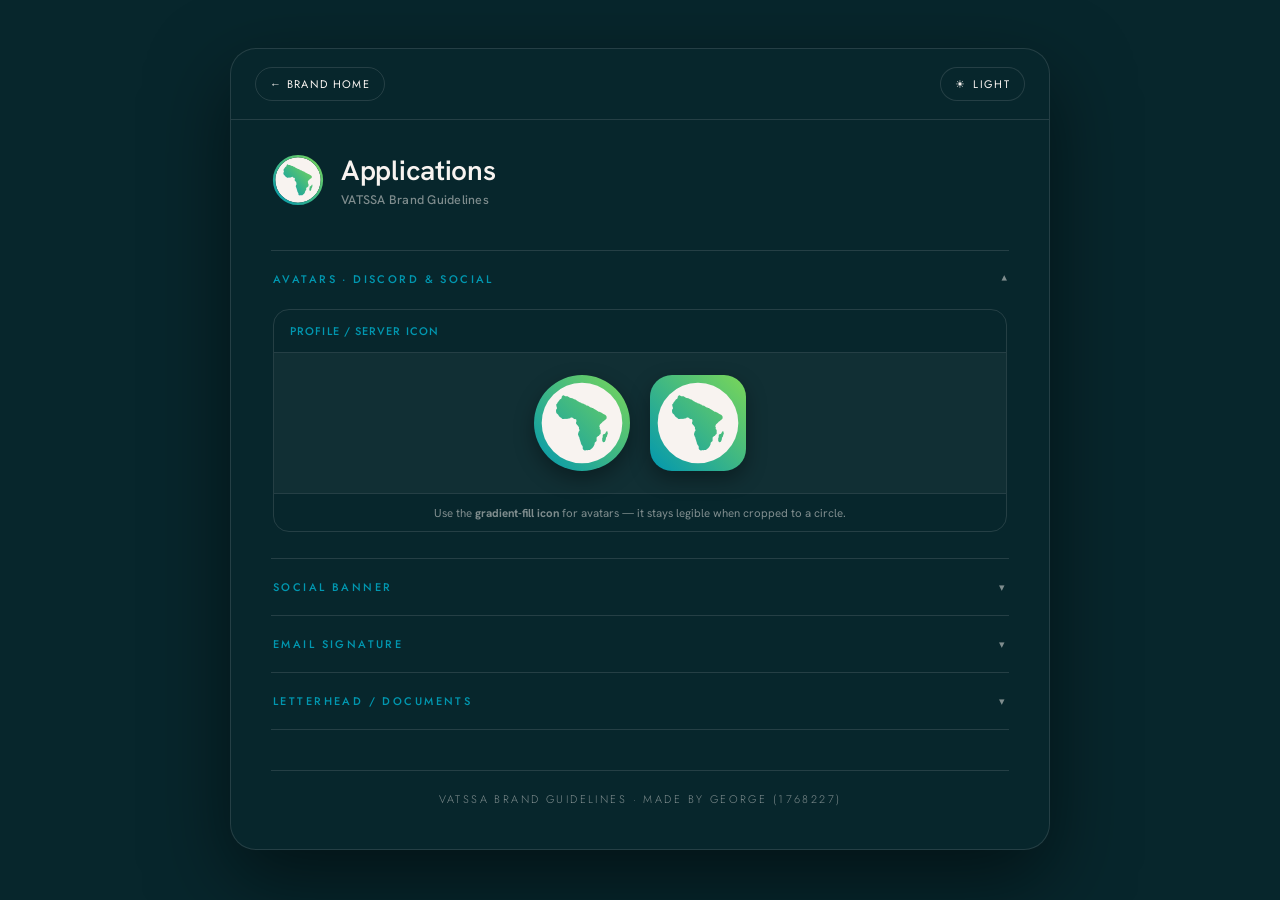
==== applications.html @ 2c6f5a1c "Updated" ====
<!DOCTYPE html>
<html lang="en" data-theme="dark">
<head>
<meta charset="UTF-8">
<meta name="viewport" content="width=device-width, initial-scale=1.0">
<title>VATSSA · Applications</title>
<link rel="icon" href="logo_icon.svg" type="image/svg+xml">
<link rel="preconnect" href="https://fonts.googleapis.com">
<link rel="preconnect" href="https://fonts.gstatic.com" crossorigin>
<link href="https://fonts.googleapis.com/css2?family=Jost:wght@200;300;400;500;600&family=Hanken+Grotesk:wght@400;500;600;700&family=JetBrains+Mono:wght@400;500&display=swap" rel="stylesheet">
<link rel="stylesheet" href="brand.css">
<script>(function(){var t=localStorage.getItem('vatssa-theme')||'dark';document.documentElement.setAttribute('data-theme',t);})();</script>
</head>
<body>
  <div class="card">
    <div class="topbar">
      <a class="back" href="index.html">← Brand Home</a>
      <button class="toggle" aria-label="Toggle theme"><span class="tgIcon">☀</span><span class="tgTxt">Light</span></button>
    </div>
    <div class="pagehead">
      <img src="logo_icon.svg" alt="VATSSA">
      <div><div class="ptitle">Applications</div><div class="psub">VATSSA Brand Guidelines</div></div>
    </div>

    <div class="body">
      <details class="coll" open>
        <summary><span>Avatars · Discord &amp; Social</span><span class="ln"></span><span class="chev">▾</span></summary>
        <div class="cbody">
          <div class="apps">
            <div class="appcard">
              <div class="h">Profile / Server Icon</div>
              <div class="b">
                <div class="avatar"><img src="logo_icon_fill.svg" alt="round avatar"></div>
                <div class="avatar sq"><img src="logo_icon_fill.svg" alt="rounded-square avatar"></div>
              </div>
              <div class="cap">Use the <b>gradient-fill icon</b> for avatars — it stays legible when cropped to a circle.</div>
            </div>
          </div>
        </div>
      </details>

      <details class="coll">
        <summary><span>Social Banner</span><span class="ln"></span><span class="chev">▾</span></summary>
        <div class="cbody">
          <div class="appcard">
            <div class="h">Header / Cover</div>
            <div class="b"><div class="banner"><img src="logo_horizontal_white.svg" alt="banner"></div></div>
            <div class="cap">White wordmark centred on the brand gradient. Keep generous clear space.</div>
          </div>
        </div>
      </details>

      <details class="coll">
        <summary><span>Email Signature</span><span class="ln"></span><span class="chev">▾</span></summary>
        <div class="cbody">
          <div class="appcard">
            <div class="h">Signature Block</div>
            <div class="b">
              <div class="sig">
                <img class="si" src="logo_icon_fill.svg" alt="">
                <div class="sl">
                  <div class="nme">Name Surname</div>
                  <div class="rl">Division Staff · VATSSA</div>
                  <div class="det">name@vatssa.org · vatssa.org</div>
                </div>
              </div>
            </div>
            <div class="cap">Icon + name, role in <b>Teal</b>, teal divider rule. Keep details in monospace or your mail font.</div>
          </div>
        </div>
      </details>

      <details class="coll">
        <summary><span>Letterhead / Documents</span><span class="ln"></span><span class="chev">▾</span></summary>
        <div class="cbody">
          <div class="appcard">
            <div class="h">Document Cover</div>
            <div class="b">
              <div class="letter">
                <img class="lwm" src="logo_horizontal_dark.svg" alt="">
                <div class="lh"></div>
                <div class="lt s"></div><div class="lt m"></div><div class="lt s"></div><div class="lt m"></div>
                <div class="lfoot"></div>
              </div>
            </div>
            <div class="cap">Dark wordmark top-left, <b>Teal</b> headings, gradient footer rule. See the <a href="docs.html" style="color:var(--teal)">Documents</a> guide.</div>
          </div>
        </div>
      </details>

      <div class="credit">VATSSA Brand Guidelines · Made by George (1768227)</div>
    </div>
  </div>
<script src="brand.js"></script>
</body>
</html>
---- brand.css ----
/* ===== VATSSA Brand Guidelines — shared styles ===== */
:root{
  --teal:#0197B0; --green:#7BD758; --dark:#07262C; --light:#F8F3F0;
  --bg:#07262C; --text:#F8F3F0; --line:rgba(248,243,240,.12); --muted:rgba(248,243,240,.5);
  --code-bg:rgba(248,243,240,.04);
  --scrollbar-track-color:var(--bg); --scrollbar-thumb-color:#0197B0; --scrollbar-size:8px;
}
[data-theme="light"]{
  --bg:#F8F3F0; --text:#07262C; --line:rgba(7,38,44,.14); --muted:rgba(7,38,44,.55);
  --code-bg:rgba(7,38,44,.05);
}
*{box-sizing:border-box;margin:0;padding:0}
html{scrollbar-width:thin;scrollbar-color:var(--scrollbar-thumb-color) var(--scrollbar-track-color)}
::-webkit-scrollbar{width:var(--scrollbar-size);height:var(--scrollbar-size)}
::-webkit-scrollbar-track{background:var(--scrollbar-track-color)}
::-webkit-scrollbar-thumb{background:var(--scrollbar-thumb-color);border-radius:10px}
body{font-family:'Hanken Grotesk',sans-serif;background:var(--bg);color:var(--text);
     min-height:100vh;padding:48px 28px;overflow-x:hidden;transition:background .3s,color .3s}
.card{width:100%;max-width:820px;margin:0 auto;background:var(--bg);border:1px solid var(--line);
      border-radius:26px;overflow:hidden;box-shadow:0 30px 80px rgba(0,0,0,.5);position:relative;transition:background .3s}

.toggle{display:inline-flex;align-items:center;gap:7px;font-family:'Jost',sans-serif;font-size:11px;
        letter-spacing:.12em;text-transform:uppercase;color:var(--text);background:var(--bg);
        border:1px solid var(--line);border-radius:100px;padding:8px 14px;cursor:pointer;transition:transform .2s,border-color .2s}
.toggle:hover{transform:translateY(-2px);border-color:var(--teal)}
.hero .toggle{position:absolute;top:16px;right:16px;z-index:5}

/* ---- home hero ---- */
.hero{background:var(--bg);padding:48px 34px 50px;position:relative;overflow:hidden;
      display:flex;flex-direction:column;align-items:center;gap:22px}
.hero::before{content:"";position:absolute;inset:0;
     background:radial-gradient(58% 80% at 14% 8%,rgba(1,151,176,.40),transparent 60%),
                radial-gradient(58% 82% at 90% 96%,rgba(123,215,88,.34),transparent 60%)}
.hero::after{content:"";position:absolute;left:0;right:0;bottom:0;height:4px;background:linear-gradient(90deg,var(--teal),var(--green))}
.orb{position:absolute;border-radius:50%;filter:blur(2px);opacity:.5;animation:float 9s ease-in-out infinite}
.orb.a{width:120px;height:120px;background:rgba(248,243,240,.06);top:-40px;right:60px}
.orb.b{width:70px;height:70px;background:rgba(248,243,240,.05);bottom:10px;left:30px;animation-delay:-3s}
@keyframes float{0%,100%{transform:translateY(0)}50%{transform:translateY(-14px)}}

.frame{position:relative;background:var(--bg);border:1px solid var(--line);border-radius:18px;
       box-shadow:0 12px 28px rgba(0,0,0,.4);transition:transform .25s,border-color .25s}
.frame:hover{transform:translateY(-3px);border-color:var(--green)}
.icons{display:flex;gap:20px;justify-content:center;position:relative;opacity:1;animation:rise .8s ease backwards}
.icons .frame{width:158px;height:158px}
.icons .in{width:100%;height:100%;overflow:hidden;border-radius:17px;display:block}
.ic,.ic-fill{width:100%;height:100%;display:block}
.icons .frame.disc .in{padding:22px}                 /* clear space for the transparent mark */
.icons .frame.fill{background:linear-gradient(135deg,var(--teal),var(--green))}  /* no light corners */
.frame-word{position:relative;width:100%;opacity:1;animation:rise .8s ease .12s backwards}
.frame-word .in{padding:24px 30px;display:flex;justify-content:center}
.word{width:100%;max-width:600px;height:auto;display:block}
@keyframes rise{from{opacity:0;transform:translateY(16px)}to{opacity:1;transform:translateY(0)}}

/* ---- subpage top bar ---- */
.topbar{display:flex;align-items:center;justify-content:space-between;padding:18px 24px;border-bottom:1px solid var(--line)}
.back{font-family:'Jost',sans-serif;font-size:11px;letter-spacing:.12em;text-transform:uppercase;color:var(--text);
      text-decoration:none;display:inline-flex;align-items:center;gap:8px;border:1px solid var(--line);border-radius:100px;padding:8px 14px;transition:.2s}
.back:hover{border-color:var(--teal);transform:translateX(-2px)}
.pagehead{padding:32px 40px 8px;display:flex;align-items:center;gap:16px}
.pagehead img{width:54px;height:54px;border-radius:14px}
.ptitle{font-family:'Hanken Grotesk',sans-serif;font-weight:600;letter-spacing:-.01em;font-size:28px;color:var(--text)}
.psub{font-family:'Hanken Grotesk',sans-serif;font-weight:500;letter-spacing:.02em;font-size:12.5px;color:var(--muted);margin-top:3px}

/* ---- section label ---- */
.body{padding:34px 40px 42px}
.lbl{font-family:'Jost',sans-serif;font-weight:500;letter-spacing:.22em;font-size:11px;text-transform:uppercase;
     color:var(--teal);margin-bottom:18px;display:flex;align-items:center;gap:14px}
.lbl:not(:first-child){margin-top:40px}
.lbl::after{content:"";flex:1;height:1px;background:var(--line)}

/* ---- palette ---- */
.grid{display:grid;grid-template-columns:1fr 1fr;gap:16px}
.chip{border-radius:18px;height:150px;padding:20px;display:flex;flex-direction:column;justify-content:space-between;
      position:relative;overflow:hidden;cursor:pointer;opacity:1;animation:pop .6s cubic-bezier(.2,.8,.3,1.1) backwards;
      transition:transform .22s cubic-bezier(.2,.8,.3,1.1),box-shadow .22s}
.chip:nth-child(1){animation-delay:.2s}.chip:nth-child(2){animation-delay:.28s}
.chip:nth-child(3){animation-delay:.36s}.chip:nth-child(4){animation-delay:.44s}
.chip:hover{transform:translateY(-6px) scale(1.035);box-shadow:0 18px 34px rgba(0,0,0,.45);z-index:2}
.chip:active{transform:translateY(-2px) scale(1)}
@keyframes pop{from{opacity:0;transform:scale(.94)}to{opacity:1;transform:scale(1)}}
.chip .role{font-family:'Jost',sans-serif;font-weight:400;letter-spacing:.16em;font-size:11px;text-transform:uppercase;opacity:.9}
.chip .hx{font-family:'Jost',sans-serif;font-weight:500;font-size:27px;letter-spacing:.02em}
.chip .rgb{font-family:'Jost',sans-serif;font-weight:400;font-size:11px;letter-spacing:.05em;opacity:.6;margin-top:4px}
.chip.teal{background:var(--teal);color:var(--light)}
.chip.green{background:var(--green);color:var(--dark)}
.chip.bg{background:var(--dark);color:var(--light);border:1px solid var(--line)}
.chip.light{background:var(--light);color:var(--dark);border:1px solid var(--line)}

.grad{position:relative;height:78px;border-radius:16px;background:linear-gradient(90deg,var(--teal),var(--green));
      box-shadow:0 8px 24px rgba(0,0,0,.3);display:flex;align-items:flex-end;justify-content:space-between;
      padding:12px 16px;cursor:crosshair;overflow:hidden;transition:box-shadow .22s}
.grad:hover{box-shadow:0 14px 30px rgba(0,0,0,.4)}
.grad span{font-family:'Jost',sans-serif;font-weight:500;font-size:12px;letter-spacing:.04em;color:var(--light);pointer-events:none}
.grad span:last-child{color:var(--dark)}
.gsamp{position:absolute;top:0;bottom:0;width:2px;background:rgba(255,255,255,.9);box-shadow:0 0 6px rgba(0,0,0,.4);
       pointer-events:none;opacity:0;transition:opacity .12s}
.gtip{position:absolute;top:8px;transform:translateX(-50%);background:#07262C;color:#F8F3F0;font-family:'JetBrains Mono',monospace;
      font-size:11px;padding:4px 8px;border-radius:6px;white-space:nowrap;pointer-events:none;opacity:0;transition:opacity .12s;
      border:1px solid rgba(248,243,240,.25)}
.grad.sampling .gsamp,.grad.sampling .gtip{opacity:1}

/* ---- typography ---- */
.typelist{display:flex;flex-direction:column;gap:10px}
.typerow{display:flex;align-items:center;gap:18px;border:1px solid var(--line);border-radius:14px;padding:14px 18px;
         cursor:pointer;transition:transform .18s,border-color .18s}
.typerow:hover{transform:translateX(3px);border-color:var(--teal)}
.typerow .aa{font-size:36px;line-height:1;flex:none;width:54px;text-align:center;color:var(--text)}
.typerow .ti{font-family:'Hanken Grotesk',sans-serif;font-weight:600;letter-spacing:.01em;font-size:14px;color:var(--text)}
.typerow .td{font-family:'Hanken Grotesk',sans-serif;font-size:12px;color:var(--muted);margin-top:2px}
.f-jost{font-family:'Jost',sans-serif;font-weight:300}
.f-hanken{font-family:'Hanken Grotesk',sans-serif;font-weight:600}
.f-mono{font-family:'JetBrains Mono',monospace}

/* ---- nav buttons (home) — colourful, no icon ---- */
.nav{display:flex;flex-direction:column;gap:14px}
.navbtn{display:flex;align-items:center;gap:16px;text-decoration:none;border:0;border-radius:16px;padding:22px 24px;
        background:linear-gradient(135deg,var(--teal),var(--green));box-shadow:0 10px 26px rgba(0,0,0,.3);
        transition:transform .2s,box-shadow .2s}
.navbtn:nth-child(even){background:linear-gradient(135deg,var(--green),var(--teal))}
.navbtn:hover{transform:translateY(-3px);box-shadow:0 18px 36px rgba(0,0,0,.42)}
.navbtn .nt{flex:1}
.navbtn .nt b{font-family:'Hanken Grotesk',sans-serif;font-weight:700;font-size:17px;color:var(--dark);display:block}
.navbtn .nt i{font-family:'Hanken Grotesk',sans-serif;font-style:normal;font-size:13px;color:rgba(7,38,44,.72);display:block;margin-top:3px}
.navbtn .nar{font-family:'Jost',sans-serif;font-size:22px;color:var(--dark);transition:transform .2s}
.navbtn:hover .nar{transform:translateX(4px)}

/* ---- logo light/dark showcase ---- */
.lgrid{display:grid;grid-template-columns:1fr 1fr;gap:16px}
.lpanel{border-radius:16px;border:1px solid var(--line);overflow:hidden;transition:transform .25s}
.lpanel:hover{transform:translateY(-3px)}
.lpanel .pad{padding:30px 24px;display:flex;align-items:center;justify-content:center;min-height:120px}
.lpanel.d{background:var(--dark)} .lpanel.l{background:var(--light)}
.lpanel img{width:100%;max-width:240px;height:auto;display:block}
.lpanel .cap{font-family:'Jost',sans-serif;font-size:10px;letter-spacing:.14em;text-transform:uppercase;text-align:center;
     padding:10px;color:var(--muted);border-top:1px solid var(--line)}

/* ---- do / dont ---- */
.use{display:grid;grid-template-columns:1fr 1fr;gap:16px}
.ucol{border:1px solid var(--line);border-radius:16px;padding:18px 18px 20px}
.ucol h4{font-family:'Jost',sans-serif;font-weight:500;letter-spacing:.1em;font-size:12px;text-transform:uppercase;
         display:flex;align-items:center;gap:8px;margin-bottom:14px}
.ucol.do h4{color:var(--green)} .ucol.dont h4{color:#e06464}
.badge{width:20px;height:20px;border-radius:50%;display:inline-flex;align-items:center;justify-content:center;font-size:12px;font-weight:700}
.ucol.do .badge{background:var(--green);color:var(--dark)} .ucol.dont .badge{background:#b63f3f;color:#fff}
.ucol ul{list-style:none;display:flex;flex-direction:column;gap:9px}
.ucol li{font-family:'Hanken Grotesk',sans-serif;font-size:13px;line-height:1.45;color:var(--text);padding-left:16px;position:relative}
.ucol li::before{content:"";position:absolute;left:0;top:7px;width:6px;height:6px;border-radius:50%}
.ucol.do li::before{background:var(--green)} .ucol.dont li::before{background:#b63f3f}

/* ---- visual do/dont demos (bigger, 2-up) ---- */
.demos{display:grid;grid-template-columns:1fr 1fr;gap:14px}
.demo{border:1px solid var(--line);border-radius:14px;overflow:hidden}
.demo .vis{height:128px;display:flex;align-items:center;justify-content:center;overflow:hidden;position:relative}
.demo .vis img{max-width:80%;max-height:84px;display:block}
.demo.dark .vis{background:var(--dark)} .demo.lite .vis{background:var(--light)}
.demo .bdg{position:absolute;top:9px;left:9px;width:22px;height:22px;border-radius:50%;display:flex;align-items:center;justify-content:center;
     font-size:13px;font-weight:700;color:#fff}
.demo.ok .bdg{background:var(--green);color:var(--dark)} .demo.no .bdg{background:#b63f3f}
.demo .cap{font-family:'Hanken Grotesk',sans-serif;font-size:11.5px;color:var(--muted);padding:9px 10px;border-top:1px solid var(--line);text-align:center}
.x-stretch img{transform:scaleX(1.7)}
.x-rot img{transform:rotate(-13deg)}
.x-recolor img{filter:grayscale(1) sepia(1) hue-rotate(185deg) saturate(4)}
.x-busy .vis{background:repeating-linear-gradient(45deg,#ff9800,#b63f3f 24px,#1a475f 48px)}
.x-squash img{transform:scaleY(.5)}

/* ---- clear space / minimum size (on dark tiles so the mark always shows) ---- */
.specgrid{display:grid;grid-template-columns:1fr 1fr;gap:16px}
.spec{border:1px solid var(--line);border-radius:14px;overflow:hidden}
.spec .tile{background:var(--dark);display:flex;align-items:center;justify-content:center;padding:26px;min-height:140px}
.spec .clear{position:relative;padding:22px;outline:1.5px dashed var(--green);border-radius:6px;display:inline-flex}
.spec .clear img{height:44px;display:block}
.spec .mini{display:flex;align-items:flex-end;gap:18px}
.spec .mini .u{display:flex;flex-direction:column;align-items:center;gap:7px}
.spec .mini img{display:block}
.spec .mini .px{font-family:'JetBrains Mono',monospace;font-size:9px;color:rgba(248,243,240,.6)}
.spec .lab{font-family:'Hanken Grotesk',sans-serif;font-size:11.5px;color:var(--muted);text-align:center;padding:12px 14px;border-top:1px solid var(--line)}
.spec .lab b{color:var(--text)}

/* ---- env / docs lists ---- */
.envnote,.docnote{font-family:'Hanken Grotesk',sans-serif;font-size:13px;line-height:1.6;color:var(--muted);margin-bottom:14px}
.envnote b,.docnote b{color:var(--text);font-weight:600}
.envnote code,.docnote code{font-family:'JetBrains Mono',monospace;font-size:11.5px;background:var(--code-bg);padding:2px 6px;border-radius:5px;color:var(--teal)}
.envlist{display:flex;flex-direction:column;gap:9px}
.envrow{display:flex;align-items:center;gap:14px;padding:10px 13px;border:1px solid var(--line);border-radius:12px;cursor:pointer;transition:transform .18s,border-color .18s}
.envrow:hover{transform:translateX(3px);border-color:var(--teal)}
.sw{width:36px;height:36px;border-radius:9px;flex:none;border:1px solid var(--line)}
.envrow .nm{font-family:'JetBrains Mono',monospace;font-size:12px;font-weight:500;color:var(--text)}
.envrow .ds{font-family:'Hanken Grotesk',sans-serif;font-size:11.5px;color:var(--muted);margin-top:1px}
.envrow .ds b{color:var(--text);font-weight:600}
.hexwrap{margin-left:auto;display:flex;flex-direction:column;align-items:flex-end;flex:none}
.hexwrap .hex{font-family:'JetBrains Mono',monospace;font-size:12px;color:var(--text)}
.hexwrap .was{font-family:'JetBrains Mono',monospace;font-size:9.5px;color:var(--muted);opacity:.75;margin-top:1px}

/* ---- code ---- */
.code{background:var(--code-bg);border:1px solid var(--line);border-radius:14px;padding:18px 20px;
      font-family:'JetBrains Mono',monospace;font-size:12.5px;line-height:1.7;overflow-x:auto;color:var(--text)}
.code .c{color:var(--muted)} .code .k{color:var(--teal)} .code .v{color:var(--green)}
.note{margin-top:12px;font-family:'Hanken Grotesk',sans-serif;font-size:13px;line-height:1.6;color:var(--muted)}
.note b{color:var(--text);font-weight:600}
.note code{font-family:'JetBrains Mono',monospace;font-size:11.5px;background:var(--code-bg);padding:2px 6px;border-radius:5px;color:var(--teal)}

/* ---- downloads ---- */
.dllist{display:flex;flex-direction:column;gap:9px}
.dlrow{display:flex;align-items:center;gap:12px;padding:11px 13px;border:1px solid var(--line);border-radius:12px}
.dlrow .dlname{font-family:'Hanken Grotesk',sans-serif;font-size:13px;color:var(--text)}
.dlrow .dllinks{margin-left:auto;display:flex;gap:8px}
.dlrow a{font-family:'Jost',sans-serif;font-size:11px;letter-spacing:.08em;text-transform:uppercase;text-decoration:none;
         color:var(--teal);border:1px solid var(--line);border-radius:8px;padding:6px 12px;transition:.18s}
.dlrow a:hover{border-color:var(--teal);background:var(--code-bg)}
.dlall{display:flex;align-items:center;justify-content:center;gap:10px;margin-top:14px;text-decoration:none;
       font-family:'Hanken Grotesk',sans-serif;font-weight:700;letter-spacing:.02em;font-size:14px;color:var(--dark);
       background:linear-gradient(135deg,var(--teal),var(--green));border-radius:14px;padding:16px;transition:transform .2s,box-shadow .2s}
.dlall:hover{transform:translateY(-2px);box-shadow:0 14px 30px rgba(0,0,0,.4)}

/* ---- collapsible sections ---- */
details.coll{border-bottom:1px solid var(--line)}
details.coll:first-of-type{border-top:1px solid var(--line)}
.coll summary{list-style:none;cursor:pointer;display:flex;align-items:center;gap:12px;padding:20px 2px;
     font-family:'Jost',sans-serif;font-weight:500;letter-spacing:.22em;font-size:11px;text-transform:uppercase;color:var(--teal)}
.coll summary::-webkit-details-marker{display:none}
.coll summary .ln{flex:1}                 /* invisible spacer (no extra line) */
.coll summary .chev{font-size:11px;color:var(--muted);transition:transform .25s}
.coll[open] summary .chev{transform:rotate(180deg)}
.coll .cbody{padding:2px 2px 26px;animation:fade .3s ease}
@keyframes fade{from{opacity:0}to{opacity:1}}

.credit{margin-top:40px;padding-top:20px;border-top:1px solid var(--line);text-align:center;
        font-family:'Jost',sans-serif;font-weight:300;font-size:11px;letter-spacing:.22em;text-transform:uppercase;color:var(--muted)}

/* ---- copy toast ---- */
.toast{position:fixed;left:50%;bottom:26px;transform:translateX(-50%) translateY(18px);
       background:#07262C;color:#F8F3F0;border:1px solid rgba(248,243,240,.18);border-radius:100px;
       padding:11px 20px;font-family:'JetBrains Mono',monospace;font-size:12.5px;letter-spacing:.02em;
       opacity:0;pointer-events:none;transition:opacity .25s,transform .25s;z-index:80;box-shadow:0 12px 30px rgba(0,0,0,.45)}
.toast.show{opacity:1;transform:translateX(-50%) translateY(0)}

/* ---- accessibility / contrast pairs ---- */
.pairs{display:grid;grid-template-columns:1fr 1fr;gap:12px}
.pair{border:1px solid var(--line);border-radius:14px;overflow:hidden}
.pair .swat{padding:18px;min-height:80px;display:flex;align-items:center}
.pair .swat .t{font-family:'Hanken Grotesk',sans-serif;font-weight:600;font-size:17px}
.pair .meta{display:flex;align-items:center;gap:8px;padding:9px 12px;border-top:1px solid var(--line);
     font-family:'Hanken Grotesk',sans-serif;font-size:11.5px;color:var(--muted)}
.pair .r{margin-left:auto;font-family:'JetBrains Mono',monospace;font-size:11px}
.pair .ok{color:var(--green)} .pair .warn{color:#e0a04a} .pair .bad{color:#e06464}

/* ---- brand applications / mockups ---- */
.apps{display:flex;flex-direction:column;gap:16px}
.appcard{border:1px solid var(--line);border-radius:16px;overflow:hidden}
.appcard .h{font-family:'Jost',sans-serif;font-weight:500;letter-spacing:.1em;text-transform:uppercase;font-size:11px;
     color:var(--teal);padding:13px 16px;border-bottom:1px solid var(--line)}
.appcard .b{padding:22px;display:flex;align-items:center;justify-content:center;gap:20px;background:var(--code-bg);flex-wrap:wrap}
.avatar{width:96px;height:96px;border-radius:50%;overflow:hidden;background:var(--dark);flex:none;box-shadow:0 8px 20px rgba(0,0,0,.35)}
.avatar img{width:100%;height:100%;object-fit:cover;display:block}
.avatar.sq{border-radius:22px}
.sig{display:flex;align-items:center;gap:14px;background:var(--bg);border:1px solid var(--line);border-radius:12px;padding:16px 18px;width:100%;max-width:430px}
.sig .si{width:52px;height:52px;border-radius:12px;flex:none}
.sig .sl{border-left:2px solid var(--teal);padding-left:14px}
.sig .nme{font-family:'Hanken Grotesk',sans-serif;font-weight:700;font-size:14px;color:var(--text)}
.sig .rl{font-family:'Hanken Grotesk',sans-serif;font-size:12px;color:var(--teal)}
.sig .det{font-family:'JetBrains Mono',monospace;font-size:10.5px;color:var(--muted);margin-top:3px}
.letter{width:200px;height:264px;background:#F8F3F0;border-radius:8px;box-shadow:0 10px 26px rgba(0,0,0,.35);padding:20px;display:flex;flex-direction:column;gap:11px}
.letter .lwm{height:24px;align-self:flex-start}
.letter .lh{height:8px;width:62%;background:#0197B0;border-radius:3px;margin-top:6px}
.letter .lt{height:5px;border-radius:3px;background:rgba(7,38,44,.16)}
.letter .lt.s{width:92%}.letter .lt.m{width:74%}
.letter .lfoot{margin-top:auto;height:4px;background:linear-gradient(90deg,#0197B0,#7BD758);border-radius:3px}
.banner{width:100%;height:140px;border-radius:12px;background:linear-gradient(120deg,#0197B0,#7BD758);
     display:flex;align-items:center;justify-content:center;overflow:hidden;box-shadow:0 10px 26px rgba(0,0,0,.35)}
.banner img{height:56px}
.appcard .cap{font-family:'Hanken Grotesk',sans-serif;font-size:11.5px;color:var(--muted);padding:11px 16px;border-top:1px solid var(--line);text-align:center}

/* ---- voice / mission ---- */
.tagline{font-family:'Jost',sans-serif;font-weight:300;letter-spacing:.03em;font-size:25px;color:var(--text);padding:6px 0 14px}
.tagline b{font-weight:500;background:linear-gradient(90deg,var(--teal),var(--green));-webkit-background-clip:text;background-clip:text;color:transparent}
.body-text{font-family:'Hanken Grotesk',sans-serif;font-size:13.5px;line-height:1.65;color:var(--muted)}
.body-text b{color:var(--text);font-weight:600}
.draft{display:inline-block;font-family:'Jost',sans-serif;font-size:9px;letter-spacing:.14em;text-transform:uppercase;
     color:#e0a04a;border:1px solid #e0a04a;border-radius:100px;padding:3px 9px;margin-left:8px;vertical-align:middle}
.vlist{display:grid;grid-template-columns:1fr 1fr;gap:12px;margin-top:6px}
.vcard{border:1px solid var(--line);border-radius:12px;padding:14px 16px}
.vcard .vt{font-family:'Hanken Grotesk',sans-serif;font-weight:700;font-size:13px;color:var(--text);margin-bottom:4px}
.vcard .vd{font-family:'Hanken Grotesk',sans-serif;font-size:12px;line-height:1.5;color:var(--muted)}

/* ---- responsive ---- */
@media(max-width:720px){
  body{padding:26px 16px}
  .body{padding:28px 24px 34px}
  .pagehead{padding:26px 24px 6px}
  .hero{padding:42px 24px 44px}
}
@media(max-width:560px){
  .grid,.lgrid,.use,.specgrid,.demos,.pairs,.vlist{grid-template-columns:1fr}
  .icons{gap:14px}
  .icons .frame{width:130px;height:130px}
  .hero{gap:16px;padding:38px 18px 40px}
  .ptitle{font-size:23px}
  .pagehead img{width:46px;height:46px}
  .navbtn{padding:18px 18px}
  .navbtn .nt b{font-size:15px}
  .chip{height:128px;padding:16px}
  .chip .hx{font-size:23px}
  .body{padding:24px 18px 30px}
  .toggle{padding:7px 11px;font-size:10px}
  .back{padding:7px 11px;font-size:10px}
}
@media(max-width:400px){
  .icons .frame{width:112px;height:112px}
  .hero .toggle{position:static;margin-bottom:6px}
}
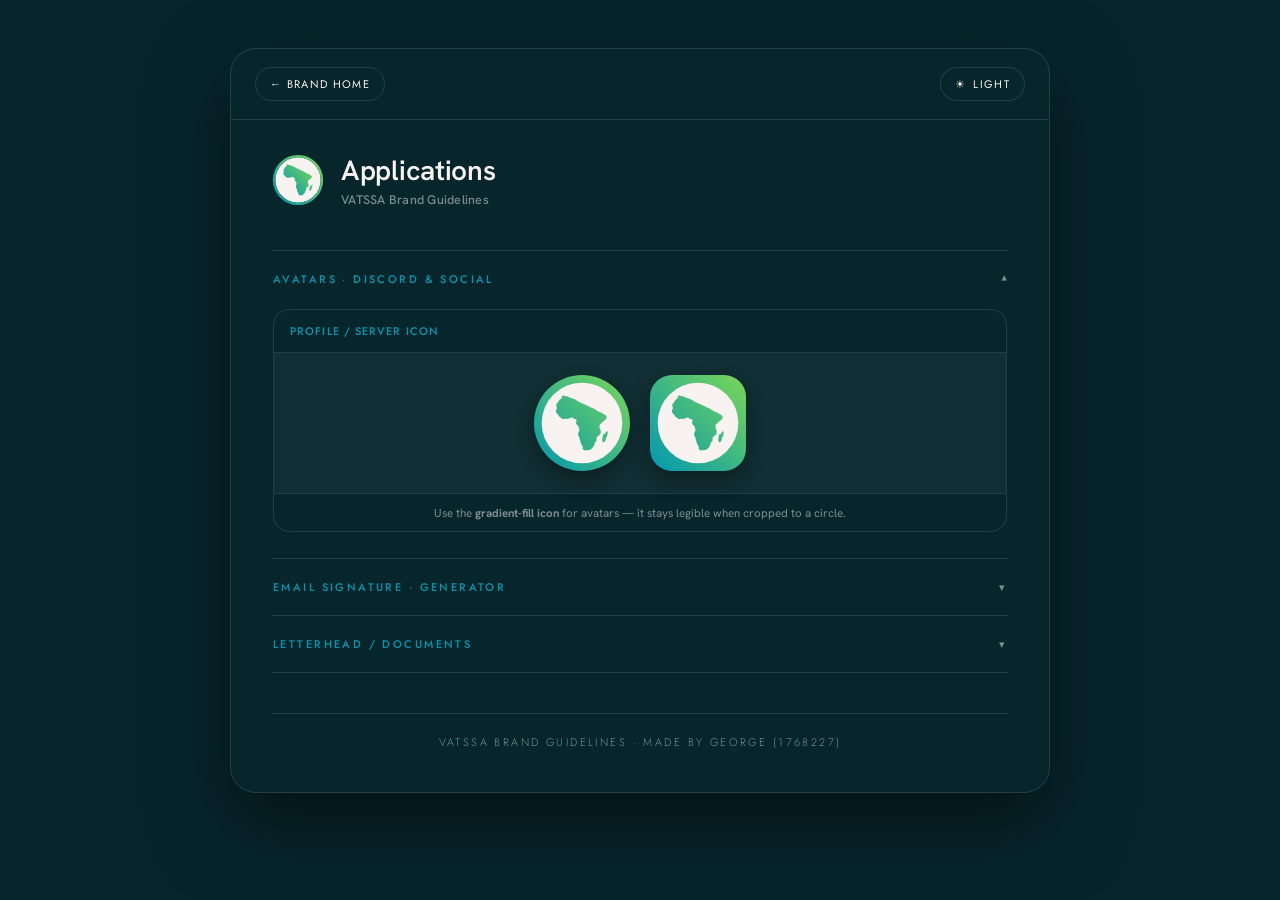
==== commit 6f09ee26: "Updated" ====
--- a/applications.html
+++ b/applications.html
@@ -40,32 +40,22 @@
       </details>
 
       <details class="coll">
-        <summary><span>Social Banner</span><span class="ln"></span><span class="chev">▾</span></summary>
+        <summary><span>Email Signature · Generator</span><span class="ln"></span><span class="chev">▾</span></summary>
         <div class="cbody">
-          <div class="appcard">
-            <div class="h">Header / Cover</div>
-            <div class="b"><div class="banner"><img src="logo_horizontal_white.svg" alt="banner"></div></div>
-            <div class="cap">White wordmark centred on the brand gradient. Keep generous clear space.</div>
-          </div>
-        </div>
-      </details>
-
-      <details class="coll">
-        <summary><span>Email Signature</span><span class="ln"></span><span class="chev">▾</span></summary>
-        <div class="cbody">
-          <div class="appcard">
-            <div class="h">Signature Block</div>
-            <div class="b">
-              <div class="sig">
-                <img class="si" src="logo_icon_fill.svg" alt="">
-                <div class="sl">
-                  <div class="nme">Name Surname</div>
-                  <div class="rl">Division Staff · VATSSA</div>
-                  <div class="det">name@vatssa.org · vatssa.org</div>
-                </div>
-              </div>
+          <div class="siggen">
+            <div class="fields">
+              <label>Name<input id="sg-name" type="text" value="Name Surname" autocomplete="off"></label>
+              <label>Role<input id="sg-role" type="text" value="Division Staff" autocomplete="off"></label>
+              <label>Email<input id="sg-email" type="text" value="name@vatssa.org" autocomplete="off"></label>
+              <label>Website<input id="sg-web" type="text" value="vatssa.org" autocomplete="off"></label>
+              <label>VATSIM CID (optional)<input id="sg-cid" type="text" value="" placeholder="0000000" autocomplete="off"></label>
             </div>
-            <div class="cap">Icon + name, role in <b>Teal</b>, teal divider rule. Keep details in monospace or your mail font.</div>
+            <div class="sigprev"><div id="sgp"></div></div>
+            <div class="sigbtns">
+              <button id="sg-copy">Copy HTML</button>
+              <a id="sg-download" class="primary">⤓ Download .html</a>
+            </div>
+            <div class="cap" style="border:0;padding:0;text-align:left;color:var(--muted);font-size:11.5px">Logo is embedded in the download so it works offline in Gmail / Outlook. Paste the HTML into your mail client's signature settings.</div>
           </div>
         </div>
       </details>
--- a/brand.css
+++ b/brand.css
@@ -86,12 +86,12 @@
 .chip.bg{background:var(--dark);color:var(--light);border:1px solid var(--line)}
 .chip.light{background:var(--light);color:var(--dark);border:1px solid var(--line)}
 
-.grad{position:relative;height:78px;border-radius:16px;background:linear-gradient(90deg,var(--teal),var(--green));
+.grad{position:relative;height:92px;border-radius:16px;background:linear-gradient(90deg,var(--teal),var(--green));
       box-shadow:0 8px 24px rgba(0,0,0,.3);display:flex;align-items:flex-end;justify-content:space-between;
-      padding:12px 16px;cursor:crosshair;overflow:hidden;transition:box-shadow .22s}
+      padding:14px;cursor:crosshair;overflow:hidden;transition:box-shadow .22s}
 .grad:hover{box-shadow:0 14px 30px rgba(0,0,0,.4)}
-.grad span{font-family:'Jost',sans-serif;font-weight:500;font-size:12px;letter-spacing:.04em;color:var(--light);pointer-events:none}
-.grad span:last-child{color:var(--dark)}
+.grad span{font-family:'JetBrains Mono',monospace;font-weight:500;font-size:11.5px;letter-spacing:.02em;
+      color:#F8F3F0;background:rgba(7,38,44,.55);padding:5px 10px;border-radius:100px;pointer-events:none}
 .gsamp{position:absolute;top:0;bottom:0;width:2px;background:rgba(255,255,255,.9);box-shadow:0 0 6px rgba(0,0,0,.4);
        pointer-events:none;opacity:0;transition:opacity .12s}
 .gtip{position:absolute;top:8px;transform:translateX(-50%);background:#07262C;color:#F8F3F0;font-family:'JetBrains Mono',monospace;
@@ -111,18 +111,36 @@
 .f-hanken{font-family:'Hanken Grotesk',sans-serif;font-weight:600}
 .f-mono{font-family:'JetBrains Mono',monospace}
 
-/* ---- nav buttons (home) — colourful, no icon ---- */
+/* ---- nav buttons (home) — style set by [data-btn] on <html>; see NAV_BUTTON_STYLE in brand.js ---- */
 .nav{display:flex;flex-direction:column;gap:14px}
-.navbtn{display:flex;align-items:center;gap:16px;text-decoration:none;border:0;border-radius:16px;padding:22px 24px;
-        background:linear-gradient(135deg,var(--teal),var(--green));box-shadow:0 10px 26px rgba(0,0,0,.3);
-        transition:transform .2s,box-shadow .2s}
-.navbtn:nth-child(even){background:linear-gradient(135deg,var(--green),var(--teal))}
-.navbtn:hover{transform:translateY(-3px);box-shadow:0 18px 36px rgba(0,0,0,.42)}
+.navbtn{display:flex;align-items:center;gap:16px;text-decoration:none;border-radius:16px;padding:22px 24px;
+        transition:transform .2s,box-shadow .2s,border-color .2s,background .2s;
+        background:rgba(1,151,176,.14);border:1px solid rgba(1,151,176,.35)}   /* default = tint */
 .navbtn .nt{flex:1}
-.navbtn .nt b{font-family:'Hanken Grotesk',sans-serif;font-weight:700;font-size:17px;color:var(--dark);display:block}
-.navbtn .nt i{font-family:'Hanken Grotesk',sans-serif;font-style:normal;font-size:13px;color:rgba(7,38,44,.72);display:block;margin-top:3px}
-.navbtn .nar{font-family:'Jost',sans-serif;font-size:22px;color:var(--dark);transition:transform .2s}
+.navbtn .nt b{font-family:'Hanken Grotesk',sans-serif;font-weight:700;font-size:17px;color:var(--text);display:block}
+.navbtn .nt i{font-family:'Hanken Grotesk',sans-serif;font-style:normal;font-size:13px;color:var(--muted);display:block;margin-top:3px}
+.navbtn .nar{font-family:'Jost',sans-serif;font-size:22px;color:var(--teal);transition:transform .2s}
+.navbtn:hover{transform:translateY(-3px);border-color:var(--teal);background:rgba(1,151,176,.2)}
 .navbtn:hover .nar{transform:translateX(4px)}
+
+/* gradient */
+[data-btn="gradient"] .navbtn{background:linear-gradient(135deg,var(--teal),var(--green));border:0;box-shadow:0 10px 26px rgba(0,0,0,.3)}
+[data-btn="gradient"] .navbtn:nth-child(even){background:linear-gradient(135deg,var(--green),var(--teal))}
+[data-btn="gradient"] .navbtn .nt b,[data-btn="gradient"] .navbtn .nar{color:var(--dark)}
+[data-btn="gradient"] .navbtn .nt i{color:rgba(7,38,44,.72)}
+[data-btn="gradient"] .navbtn:hover{box-shadow:0 18px 36px rgba(0,0,0,.42)}
+/* accent — dark card + teal bar */
+[data-btn="accent"] .navbtn{background:var(--bg);border:1px solid var(--line);border-left:4px solid var(--teal);box-shadow:0 8px 22px rgba(0,0,0,.28)}
+[data-btn="accent"] .navbtn:hover{border-color:var(--teal)}
+/* outline */
+[data-btn="outline"] .navbtn{background:transparent;border:1.5px solid var(--teal)}
+[data-btn="outline"] .navbtn .nt b,[data-btn="outline"] .navbtn .nar{color:var(--teal)}
+[data-btn="outline"] .navbtn:hover{background:rgba(1,151,176,.08)}
+/* solid teal */
+[data-btn="solid"] .navbtn{background:var(--teal);border:0;box-shadow:0 10px 26px rgba(0,0,0,.3)}
+[data-btn="solid"] .navbtn .nt b,[data-btn="solid"] .navbtn .nar{color:#F8F3F0}
+[data-btn="solid"] .navbtn .nt i{color:rgba(248,243,240,.8)}
+/* tint = default (handled by base .navbtn) */
 
 /* ---- logo light/dark showcase ---- */
 .lgrid{display:grid;grid-template-columns:1fr 1fr;gap:16px}
@@ -167,7 +185,7 @@
 .specgrid{display:grid;grid-template-columns:1fr 1fr;gap:16px}
 .spec{border:1px solid var(--line);border-radius:14px;overflow:hidden}
 .spec .tile{background:var(--dark);display:flex;align-items:center;justify-content:center;padding:26px;min-height:140px}
-.spec .clear{position:relative;padding:22px;outline:1.5px dashed var(--green);border-radius:6px;display:inline-flex}
+.spec .clear{position:relative;padding:12px;outline:1.5px dashed var(--green);border-radius:6px;display:inline-flex}
 .spec .clear img{height:44px;display:block}
 .spec .mini{display:flex;align-items:flex-end;gap:18px}
 .spec .mini .u{display:flex;flex-direction:column;align-items:center;gap:7px}
@@ -221,7 +239,7 @@
 .coll summary .ln{flex:1}                 /* invisible spacer (no extra line) */
 .coll summary .chev{font-size:11px;color:var(--muted);transition:transform .25s}
 .coll[open] summary .chev{transform:rotate(180deg)}
-.coll .cbody{padding:2px 2px 26px;animation:fade .3s ease}
+.coll .cbody{padding:2px 2px 26px;overflow:hidden}   /* height animated via JS */
 @keyframes fade{from{opacity:0}to{opacity:1}}
 
 .credit{margin-top:40px;padding-top:20px;border-top:1px solid var(--line);text-align:center;
@@ -270,6 +288,20 @@
 .banner img{height:56px}
 .appcard .cap{font-family:'Hanken Grotesk',sans-serif;font-size:11.5px;color:var(--muted);padding:11px 16px;border-top:1px solid var(--line);text-align:center}
 
+/* ---- email signature generator ---- */
+.siggen{display:flex;flex-direction:column;gap:16px}
+.fields{display:grid;grid-template-columns:1fr 1fr;gap:11px}
+.fields label{display:flex;flex-direction:column;gap:5px;font-family:'Jost',sans-serif;font-size:10px;letter-spacing:.12em;text-transform:uppercase;color:var(--muted)}
+.fields input{font-family:'Hanken Grotesk',sans-serif;font-size:13px;color:var(--text);background:var(--code-bg);
+     border:1px solid var(--line);border-radius:9px;padding:10px 12px;outline:none;transition:border-color .18s}
+.fields input:focus{border-color:var(--teal)}
+.sigprev{background:#F8F3F0;border:1px solid var(--line);border-radius:12px;padding:18px;overflow-x:auto}
+.sigbtns{display:flex;gap:10px}
+.sigbtns button,.sigbtns a{flex:1;text-align:center;cursor:pointer;font-family:'Hanken Grotesk',sans-serif;font-weight:700;font-size:13px;
+     border-radius:11px;padding:13px;text-decoration:none;border:1px solid var(--line);background:transparent;color:var(--text);transition:transform .18s,border-color .18s}
+.sigbtns .primary{background:linear-gradient(135deg,var(--teal),var(--green));color:var(--dark);border:0}
+.sigbtns button:hover,.sigbtns a:hover{transform:translateY(-2px);border-color:var(--teal)}
+
 /* ---- voice / mission ---- */
 .tagline{font-family:'Jost',sans-serif;font-weight:300;letter-spacing:.03em;font-size:25px;color:var(--text);padding:6px 0 14px}
 .tagline b{font-weight:500;background:linear-gradient(90deg,var(--teal),var(--green));-webkit-background-clip:text;background-clip:text;color:transparent}
@@ -278,7 +310,8 @@
 .draft{display:inline-block;font-family:'Jost',sans-serif;font-size:9px;letter-spacing:.14em;text-transform:uppercase;
      color:#e0a04a;border:1px solid #e0a04a;border-radius:100px;padding:3px 9px;margin-left:8px;vertical-align:middle}
 .vlist{display:grid;grid-template-columns:1fr 1fr;gap:12px;margin-top:6px}
-.vcard{border:1px solid var(--line);border-radius:12px;padding:14px 16px}
+.vcard{border:1px solid var(--line);border-radius:12px;padding:14px 16px;transition:transform .18s,border-color .18s,box-shadow .18s;cursor:default}
+.vcard:hover{transform:translateY(-3px);border-color:var(--teal);box-shadow:0 12px 26px rgba(0,0,0,.3)}
 .vcard .vt{font-family:'Hanken Grotesk',sans-serif;font-weight:700;font-size:13px;color:var(--text);margin-bottom:4px}
 .vcard .vd{font-family:'Hanken Grotesk',sans-serif;font-size:12px;line-height:1.5;color:var(--muted)}
 
@@ -290,21 +323,30 @@
   .hero{padding:42px 24px 44px}
 }
 @media(max-width:560px){
-  .grid,.lgrid,.use,.specgrid,.demos,.pairs,.vlist{grid-template-columns:1fr}
+  .grid,.lgrid,.use,.specgrid,.demos,.pairs,.vlist,.fields{grid-template-columns:1fr}
   .icons{gap:14px}
-  .icons .frame{width:130px;height:130px}
+  .icons .frame{width:132px;height:132px}
   .hero{gap:16px;padding:38px 18px 40px}
-  .ptitle{font-size:23px}
-  .pagehead img{width:46px;height:46px}
-  .navbtn{padding:18px 18px}
+  .ptitle{font-size:22px}
+  .pagehead{padding:22px 18px 4px;gap:13px}
+  .pagehead img{width:44px;height:44px}
+  .topbar{padding:14px 16px}
+  .navbtn{padding:17px 18px}
   .navbtn .nt b{font-size:15px}
-  .chip{height:128px;padding:16px}
-  .chip .hx{font-size:23px}
-  .body{padding:24px 18px 30px}
+  .navbtn .nt i{font-size:12px}
+  .chip{height:124px;padding:16px}
+  .chip .hx{font-size:22px}
+  .body{padding:24px 16px 30px}
+  .lbl,.coll summary{font-size:10px;letter-spacing:.18em}
   .toggle{padding:7px 11px;font-size:10px}
   .back{padding:7px 11px;font-size:10px}
+  .grad{height:84px}
+  .lpanel img{max-width:200px}
 }
 @media(max-width:400px){
-  .icons .frame{width:112px;height:112px}
-  .hero .toggle{position:static;margin-bottom:6px}
-}
+  .icons .frame{width:116px;height:116px}
+  .hero{padding:34px 14px 36px}
+  .body{padding:22px 13px 28px}
+  .chip .hx{font-size:20px}
+  .sigbtns{flex-direction:column}
+}
